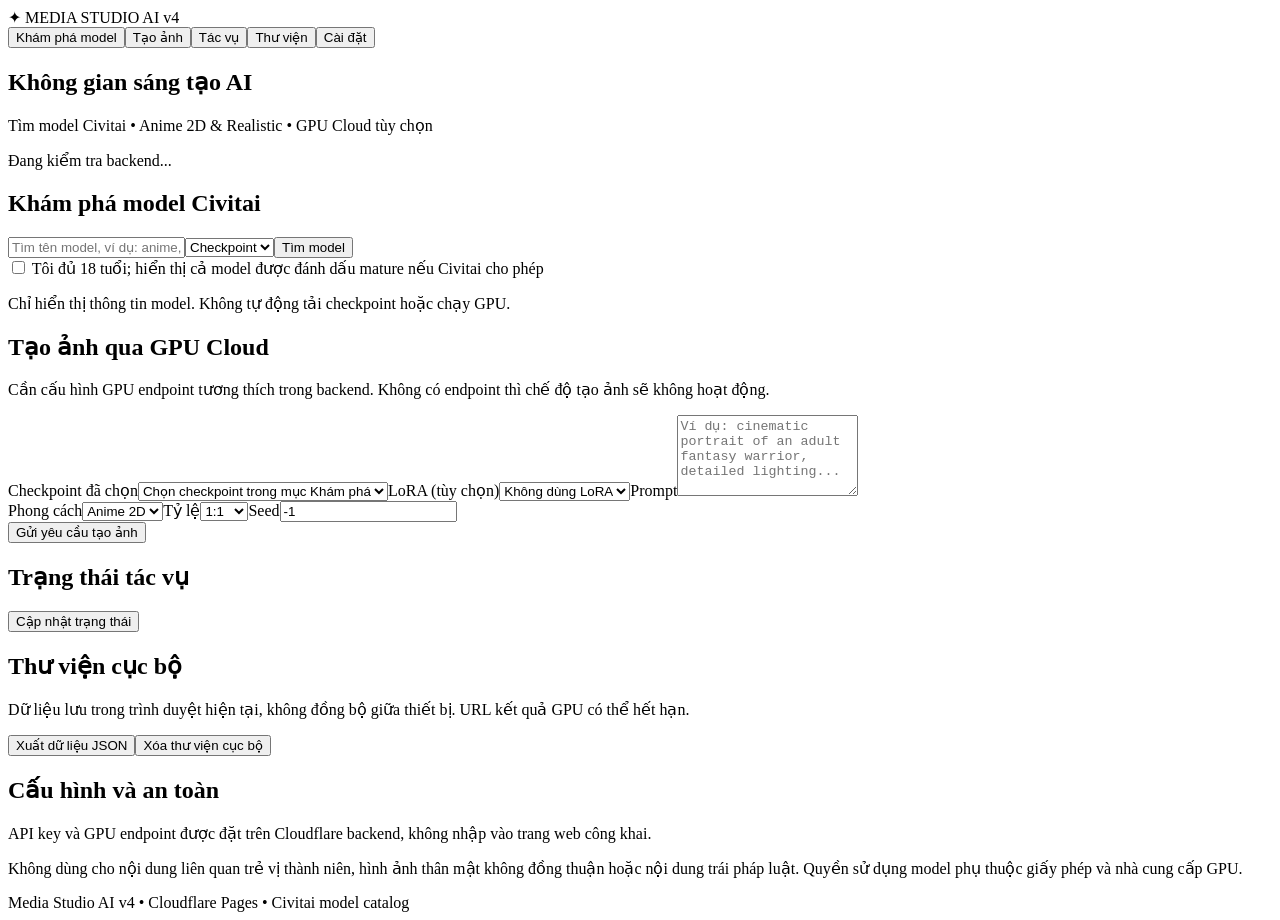
==== public/index.html @ 1402c896 "Initial Media Studio AI v4" ====
<!doctype html><html lang="vi"><head><meta charset="utf-8"><meta name="viewport" content="width=device-width,initial-scale=1"><title>Media Studio AI v4</title><link rel="stylesheet" href="/style.css"></head><body><header><div class="brand">✦ MEDIA STUDIO <span>AI v4</span></div><nav><button data-tab="discover" class="active">Khám phá model</button><button data-tab="create">Tạo ảnh</button><button data-tab="jobs">Tác vụ</button><button data-tab="library">Thư viện</button><button data-tab="settings">Cài đặt</button></nav></header><main><section class="hero"><h1>Không gian sáng tạo AI</h1><p>Tìm model Civitai • Anime 2D & Realistic • GPU Cloud tùy chọn</p><div id="status" role="status">Đang kiểm tra backend...</div></section><section id="discover" class="panel"><h2>Khám phá model Civitai</h2><div class="fields"><input id="query" placeholder="Tìm tên model, ví dụ: anime, portrait" aria-label="Tìm model"><select id="type"><option value="Checkpoint">Checkpoint</option><option value="LORA">LoRA</option></select><button id="search">Tìm model</button></div><label class="check"><input id="mature" type="checkbox"> Tôi đủ 18 tuổi; hiển thị cả model được đánh dấu mature nếu Civitai cho phép</label><p class="muted">Chỉ hiển thị thông tin model. Không tự động tải checkpoint hoặc chạy GPU.</p><div id="results" class="cards"></div></section><section id="create" class="panel hidden"><h2>Tạo ảnh qua GPU Cloud</h2><p class="muted">Cần cấu hình GPU endpoint tương thích trong backend. Không có endpoint thì chế độ tạo ảnh sẽ không hoạt động.</p><label>Checkpoint đã chọn<select id="checkpoint"><option value="">Chọn checkpoint trong mục Khám phá</option></select></label><label>LoRA (tùy chọn)<select id="lora"><option value="">Không dùng LoRA</option></select></label><label>Prompt<textarea id="prompt" rows="5" placeholder="Ví dụ: cinematic portrait of an adult fantasy warrior, detailed lighting..."></textarea></label><div class="fields"><label>Phong cách<select id="style"><option value="anime">Anime 2D</option><option value="realistic">Realistic</option></select></label><label>Tỷ lệ<select id="ratio"><option>1:1</option><option>2:3</option><option>3:2</option><option>9:16</option><option>16:9</option></select></label><label>Seed<input id="seed" type="number" value="-1"></label></div><button id="generate">Gửi yêu cầu tạo ảnh</button><p id="createMessage" role="status"></p></section><section id="jobs" class="panel hidden"><h2>Trạng thái tác vụ</h2><button id="refreshJobs">Cập nhật trạng thái</button><div id="jobList"></div></section><section id="library" class="panel hidden"><h2>Thư viện cục bộ</h2><p class="muted">Dữ liệu lưu trong trình duyệt hiện tại, không đồng bộ giữa thiết bị. URL kết quả GPU có thể hết hạn.</p><div class="fields"><button id="export">Xuất dữ liệu JSON</button><button id="clear" class="danger">Xóa thư viện cục bộ</button></div><div id="saved" class="cards"></div></section><section id="settings" class="panel hidden"><h2>Cấu hình và an toàn</h2><p>API key và GPU endpoint được đặt trên Cloudflare backend, không nhập vào trang web công khai.</p><div id="settingsInfo"></div><p class="muted">Không dùng cho nội dung liên quan trẻ vị thành niên, hình ảnh thân mật không đồng thuận hoặc nội dung trái pháp luật. Quyền sử dụng model phụ thuộc giấy phép và nhà cung cấp GPU.</p></section></main><footer>Media Studio AI v4 • Cloudflare Pages • Civitai model catalog</footer><script src="/app.js"></script></body></html>
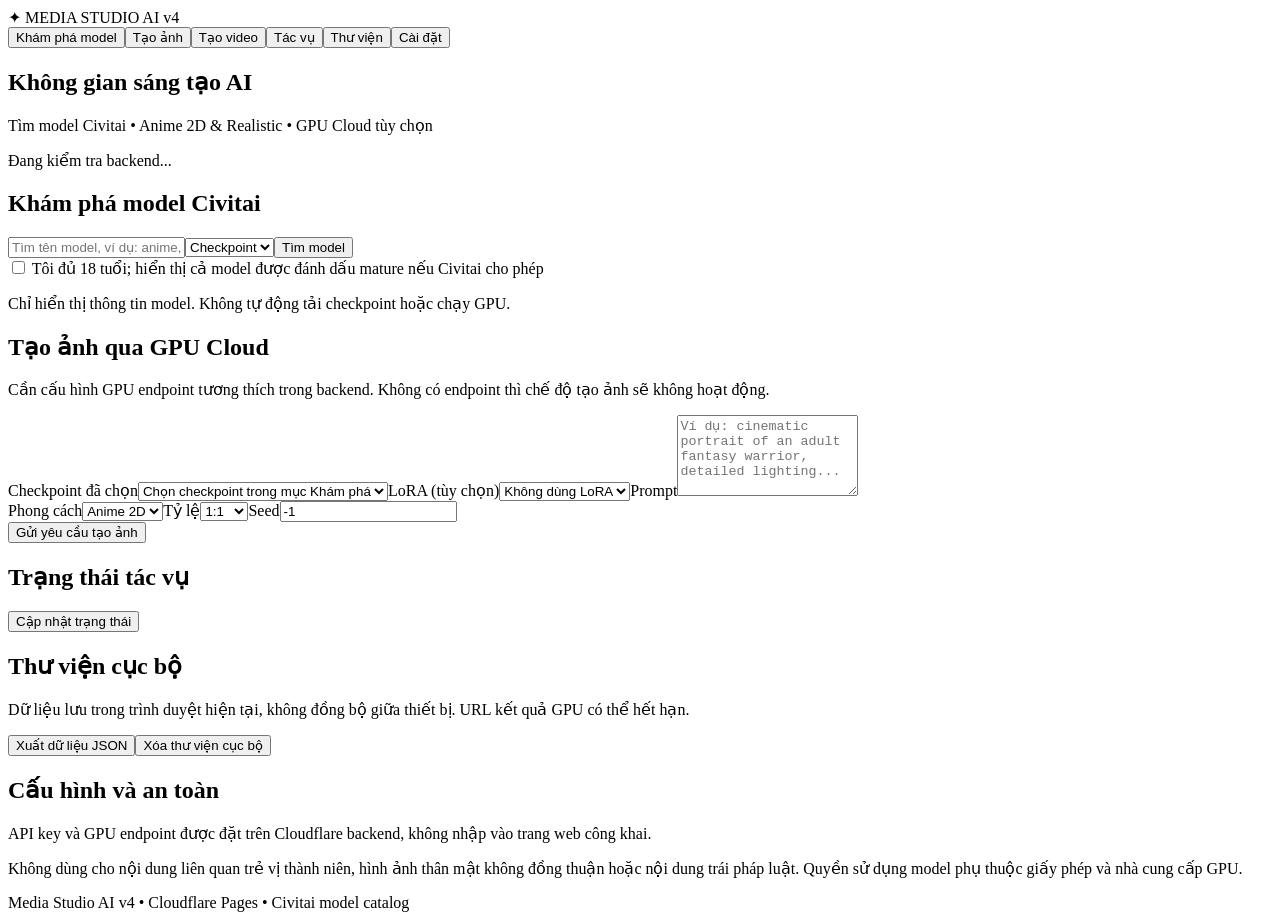
==== commit 223bfe91: "Add video navigation" ====
--- a/public/index.html
+++ b/public/index.html
@@ -1 +1 @@
-<!doctype html><html lang="vi"><head><meta charset="utf-8"><meta name="viewport" content="width=device-width,initial-scale=1"><title>Media Studio AI v4</title><link rel="stylesheet" href="/style.css"></head><body><header><div class="brand">✦ MEDIA STUDIO <span>AI v4</span></div><nav><button data-tab="discover" class="active">Khám phá model</button><button data-tab="create">Tạo ảnh</button><button data-tab="jobs">Tác vụ</button><button data-tab="library">Thư viện</button><button data-tab="settings">Cài đặt</button></nav></header><main><section class="hero"><h1>Không gian sáng tạo AI</h1><p>Tìm model Civitai • Anime 2D & Realistic • GPU Cloud tùy chọn</p><div id="status" role="status">Đang kiểm tra backend...</div></section><section id="discover" class="panel"><h2>Khám phá model Civitai</h2><div class="fields"><input id="query" placeholder="Tìm tên model, ví dụ: anime, portrait" aria-label="Tìm model"><select id="type"><option value="Checkpoint">Checkpoint</option><option value="LORA">LoRA</option></select><button id="search">Tìm model</button></div><label class="check"><input id="mature" type="checkbox"> Tôi đủ 18 tuổi; hiển thị cả model được đánh dấu mature nếu Civitai cho phép</label><p class="muted">Chỉ hiển thị thông tin model. Không tự động tải checkpoint hoặc chạy GPU.</p><div id="results" class="cards"></div></section><section id="create" class="panel hidden"><h2>Tạo ảnh qua GPU Cloud</h2><p class="muted">Cần cấu hình GPU endpoint tương thích trong backend. Không có endpoint thì chế độ tạo ảnh sẽ không hoạt động.</p><label>Checkpoint đã chọn<select id="checkpoint"><option value="">Chọn checkpoint trong mục Khám phá</option></select></label><label>LoRA (tùy chọn)<select id="lora"><option value="">Không dùng LoRA</option></select></label><label>Prompt<textarea id="prompt" rows="5" placeholder="Ví dụ: cinematic portrait of an adult fantasy warrior, detailed lighting..."></textarea></label><div class="fields"><label>Phong cách<select id="style"><option value="anime">Anime 2D</option><option value="realistic">Realistic</option></select></label><label>Tỷ lệ<select id="ratio"><option>1:1</option><option>2:3</option><option>3:2</option><option>9:16</option><option>16:9</option></select></label><label>Seed<input id="seed" type="number" value="-1"></label></div><button id="generate">Gửi yêu cầu tạo ảnh</button><p id="createMessage" role="status"></p></section><section id="jobs" class="panel hidden"><h2>Trạng thái tác vụ</h2><button id="refreshJobs">Cập nhật trạng thái</button><div id="jobList"></div></section><section id="library" class="panel hidden"><h2>Thư viện cục bộ</h2><p class="muted">Dữ liệu lưu trong trình duyệt hiện tại, không đồng bộ giữa thiết bị. URL kết quả GPU có thể hết hạn.</p><div class="fields"><button id="export">Xuất dữ liệu JSON</button><button id="clear" class="danger">Xóa thư viện cục bộ</button></div><div id="saved" class="cards"></div></section><section id="settings" class="panel hidden"><h2>Cấu hình và an toàn</h2><p>API key và GPU endpoint được đặt trên Cloudflare backend, không nhập vào trang web công khai.</p><div id="settingsInfo"></div><p class="muted">Không dùng cho nội dung liên quan trẻ vị thành niên, hình ảnh thân mật không đồng thuận hoặc nội dung trái pháp luật. Quyền sử dụng model phụ thuộc giấy phép và nhà cung cấp GPU.</p></section></main><footer>Media Studio AI v4 • Cloudflare Pages • Civitai model catalog</footer><script src="/app.js"></script></body></html>
+<!doctype html><html lang="vi"><head><meta charset="utf-8"><meta name="viewport" content="width=device-width,initial-scale=1"><title>Media Studio AI v4</title><link rel="stylesheet" href="/style.css"></head><body><header><div class="brand">✦ MEDIA STUDIO <span>AI v4</span></div><nav><button data-tab="discover" class="active">Khám phá model</button><button data-tab="create">Tạo ảnh</button><button onclick="location.href='/video.html'">Tạo video</button><button data-tab="jobs">Tác vụ</button><button data-tab="library">Thư viện</button><button data-tab="settings">Cài đặt</button></nav></header><main><section class="hero"><h1>Không gian sáng tạo AI</h1><p>Tìm model Civitai • Anime 2D & Realistic • GPU Cloud tùy chọn</p><div id="status" role="status">Đang kiểm tra backend...</div></section><section id="discover" class="panel"><h2>Khám phá model Civitai</h2><div class="fields"><input id="query" placeholder="Tìm tên model, ví dụ: anime, portrait" aria-label="Tìm model"><select id="type"><option value="Checkpoint">Checkpoint</option><option value="LORA">LoRA</option></select><button id="search">Tìm model</button></div><label class="check"><input id="mature" type="checkbox"> Tôi đủ 18 tuổi; hiển thị cả model được đánh dấu mature nếu Civitai cho phép</label><p class="muted">Chỉ hiển thị thông tin model. Không tự động tải checkpoint hoặc chạy GPU.</p><div id="results" class="cards"></div></section><section id="create" class="panel hidden"><h2>Tạo ảnh qua GPU Cloud</h2><p class="muted">Cần cấu hình GPU endpoint tương thích trong backend. Không có endpoint thì chế độ tạo ảnh sẽ không hoạt động.</p><label>Checkpoint đã chọn<select id="checkpoint"><option value="">Chọn checkpoint trong mục Khám phá</option></select></label><label>LoRA (tùy chọn)<select id="lora"><option value="">Không dùng LoRA</option></select></label><label>Prompt<textarea id="prompt" rows="5" placeholder="Ví dụ: cinematic portrait of an adult fantasy warrior, detailed lighting..."></textarea></label><div class="fields"><label>Phong cách<select id="style"><option value="anime">Anime 2D</option><option value="realistic">Realistic</option></select></label><label>Tỷ lệ<select id="ratio"><option>1:1</option><option>2:3</option><option>3:2</option><option>9:16</option><option>16:9</option></select></label><label>Seed<input id="seed" type="number" value="-1"></label></div><button id="generate">Gửi yêu cầu tạo ảnh</button><p id="createMessage" role="status"></p></section><section id="jobs" class="panel hidden"><h2>Trạng thái tác vụ</h2><button id="refreshJobs">Cập nhật trạng thái</button><div id="jobList"></div></section><section id="library" class="panel hidden"><h2>Thư viện cục bộ</h2><p class="muted">Dữ liệu lưu trong trình duyệt hiện tại, không đồng bộ giữa thiết bị. URL kết quả GPU có thể hết hạn.</p><div class="fields"><button id="export">Xuất dữ liệu JSON</button><button id="clear" class="danger">Xóa thư viện cục bộ</button></div><div id="saved" class="cards"></div></section><section id="settings" class="panel hidden"><h2>Cấu hình và an toàn</h2><p>API key và GPU endpoint được đặt trên Cloudflare backend, không nhập vào trang web công khai.</p><div id="settingsInfo"></div><p class="muted">Không dùng cho nội dung liên quan trẻ vị thành niên, hình ảnh thân mật không đồng thuận hoặc nội dung trái pháp luật. Quyền sử dụng model phụ thuộc giấy phép và nhà cung cấp GPU.</p></section></main><footer>Media Studio AI v4 • Cloudflare Pages • Civitai model catalog</footer><script src="/app.js"></script></body></html>
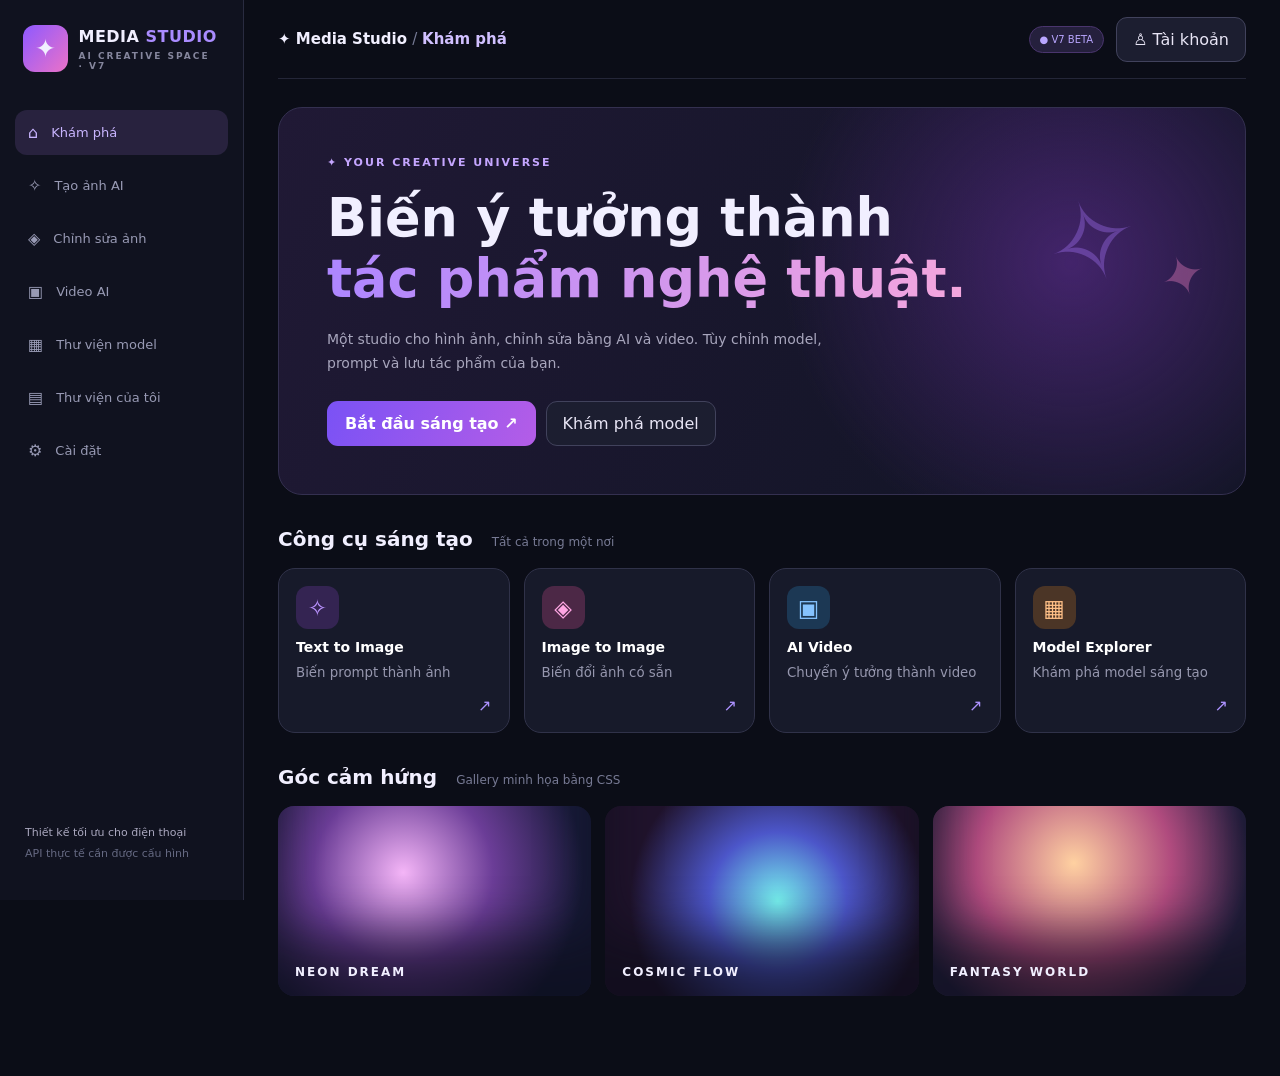
==== commit f286d232: "Upgrade Media Studio AI to v7" ====
--- a/public/index.html
+++ b/public/index.html
@@ -1 +1 @@
-<!doctype html><html lang="vi"><head><meta charset="utf-8"><meta name="viewport" content="width=device-width,initial-scale=1"><title>Media Studio AI v4</title><link rel="stylesheet" href="/style.css"></head><body><header><div class="brand">✦ MEDIA STUDIO <span>AI v4</span></div><nav><button data-tab="discover" class="active">Khám phá model</button><button data-tab="create">Tạo ảnh</button><button onclick="location.href='/video.html'">Tạo video</button><button data-tab="jobs">Tác vụ</button><button data-tab="library">Thư viện</button><button data-tab="settings">Cài đặt</button></nav></header><main><section class="hero"><h1>Không gian sáng tạo AI</h1><p>Tìm model Civitai • Anime 2D & Realistic • GPU Cloud tùy chọn</p><div id="status" role="status">Đang kiểm tra backend...</div></section><section id="discover" class="panel"><h2>Khám phá model Civitai</h2><div class="fields"><input id="query" placeholder="Tìm tên model, ví dụ: anime, portrait" aria-label="Tìm model"><select id="type"><option value="Checkpoint">Checkpoint</option><option value="LORA">LoRA</option></select><button id="search">Tìm model</button></div><label class="check"><input id="mature" type="checkbox"> Tôi đủ 18 tuổi; hiển thị cả model được đánh dấu mature nếu Civitai cho phép</label><p class="muted">Chỉ hiển thị thông tin model. Không tự động tải checkpoint hoặc chạy GPU.</p><div id="results" class="cards"></div></section><section id="create" class="panel hidden"><h2>Tạo ảnh qua GPU Cloud</h2><p class="muted">Cần cấu hình GPU endpoint tương thích trong backend. Không có endpoint thì chế độ tạo ảnh sẽ không hoạt động.</p><label>Checkpoint đã chọn<select id="checkpoint"><option value="">Chọn checkpoint trong mục Khám phá</option></select></label><label>LoRA (tùy chọn)<select id="lora"><option value="">Không dùng LoRA</option></select></label><label>Prompt<textarea id="prompt" rows="5" placeholder="Ví dụ: cinematic portrait of an adult fantasy warrior, detailed lighting..."></textarea></label><div class="fields"><label>Phong cách<select id="style"><option value="anime">Anime 2D</option><option value="realistic">Realistic</option></select></label><label>Tỷ lệ<select id="ratio"><option>1:1</option><option>2:3</option><option>3:2</option><option>9:16</option><option>16:9</option></select></label><label>Seed<input id="seed" type="number" value="-1"></label></div><button id="generate">Gửi yêu cầu tạo ảnh</button><p id="createMessage" role="status"></p></section><section id="jobs" class="panel hidden"><h2>Trạng thái tác vụ</h2><button id="refreshJobs">Cập nhật trạng thái</button><div id="jobList"></div></section><section id="library" class="panel hidden"><h2>Thư viện cục bộ</h2><p class="muted">Dữ liệu lưu trong trình duyệt hiện tại, không đồng bộ giữa thiết bị. URL kết quả GPU có thể hết hạn.</p><div class="fields"><button id="export">Xuất dữ liệu JSON</button><button id="clear" class="danger">Xóa thư viện cục bộ</button></div><div id="saved" class="cards"></div></section><section id="settings" class="panel hidden"><h2>Cấu hình và an toàn</h2><p>API key và GPU endpoint được đặt trên Cloudflare backend, không nhập vào trang web công khai.</p><div id="settingsInfo"></div><p class="muted">Không dùng cho nội dung liên quan trẻ vị thành niên, hình ảnh thân mật không đồng thuận hoặc nội dung trái pháp luật. Quyền sử dụng model phụ thuộc giấy phép và nhà cung cấp GPU.</p></section></main><footer>Media Studio AI v4 • Cloudflare Pages • Civitai model catalog</footer><script src="/app.js"></script></body></html>
+<!doctype html><html lang="vi"><head><meta charset="utf-8"><meta name="viewport" content="width=device-width,initial-scale=1"><meta name="theme-color" content="#0b0d17"><title>Media Studio AI V7</title><link rel="stylesheet" href="style.css"></head><body><div class="shell"><aside class="sidebar"><div class="brand"><span class="brandicon">✦</span><span>MEDIA <b>STUDIO</b><small>AI CREATIVE SPACE · V7</small></span></div><nav id="nav"><button class="active" data-page="home">⌂ <span>Khám phá</span></button><button data-page="create">✧ <span>Tạo ảnh AI</span></button><button data-page="edit">◈ <span>Chỉnh sửa ảnh</span></button><button data-page="video">▣ <span>Video AI</span></button><button data-page="models">▦ <span>Thư viện model</span></button><button data-page="gallery">▤ <span>Thư viện của tôi</span></button><button data-page="settings">⚙ <span>Cài đặt</span></button></nav><div class="asidefoot">Thiết kế tối ưu cho điện thoại<br><span>API thực tế cần được cấu hình</span></div></aside><main><header><div class="crumb">✦ Media Studio <span>/ <strong id="crumb">Khám phá</strong></span></div><div class="headright"><span class="pill">● V7 BETA</span><button id="accountBtn" class="ghost">♙ Tài khoản</button></div></header><section id="home" class="page active"><div class="hero"><div class="tag">✦ YOUR CREATIVE UNIVERSE</div><h1>Biến ý tưởng thành<br><em>tác phẩm nghệ thuật.</em></h1><p>Một studio cho hình ảnh, chỉnh sửa bằng AI và video. Tùy chỉnh model, prompt và lưu tác phẩm của bạn.</p><button class="primary" data-goto="create">Bắt đầu sáng tạo ↗</button><button class="secondary" data-goto="models">Khám phá model</button><div class="orbs"><span>✧</span><span>✦</span></div></div><h2>Công cụ sáng tạo <small>Tất cả trong một nơi</small></h2><div class="toolgrid"><button data-goto="create"><span class="toolicon purple">✧</span><b>Text to Image</b><small>Biến prompt thành ảnh</small><span>↗</span></button><button data-goto="edit"><span class="toolicon pink">◈</span><b>Image to Image</b><small>Biến đổi ảnh có sẵn</small><span>↗</span></button><button data-goto="video"><span class="toolicon blue">▣</span><b>AI Video</b><small>Chuyển ý tưởng thành video</small><span>↗</span></button><button data-goto="models"><span class="toolicon orange">▦</span><b>Model Explorer</b><small>Khám phá model sáng tạo</small><span>↗</span></button></div><h2>Góc cảm hứng <small>Gallery minh họa bằng CSS</small></h2><div class="inspiration"><div class="art a1"><span>NEON DREAM</span></div><div class="art a2"><span>COSMIC FLOW</span></div><div class="art a3"><span>FANTASY WORLD</span></div></div></section><section id="create" class="page"><div class="pagetitle"><span class="tag">IMAGE GENERATION</span><h1>✧ Text to Image</h1><p>Tạo hình ảnh từ mô tả văn bản bằng model AI.</p></div><div class="workspace"><form class="panel" id="imageForm"><label>Mô tả hình ảnh <textarea name="prompt" required placeholder="Ví dụ: nhân vật fantasy, ánh sáng điện ảnh, chi tiết cao..." rows="6"></textarea></label><label>Negative prompt <textarea name="negative_prompt" placeholder="Những yếu tố không mong muốn..." rows="2"></textarea></label><div class="twocol"><label>Model<select name="model"><option value="flux-schnell">FLUX Schnell (cần backend hỗ trợ)</option><option value="flux-dev">FLUX Dev (cần backend hỗ trợ)</option><option value="custom">Custom model</option></select></label><label>Tỉ lệ<select name="aspect_ratio"><option>1:1</option><option>3:4</option><option>4:3</option><option>9:16</option><option>16:9</option></select></label></div><div class="twocol"><label>Số ảnh<select name="count"><option>1</option><option>2</option><option>4</option></select></label><label>Seed<input name="seed" type="number" placeholder="Tự động"></label></div><button class="primary wide">✦ Tạo hình ảnh</button><p class="hint">Lệnh sẽ gửi đến /api/image/create. Chưa có backend thì sẽ báo lỗi, không tạo kết quả giả.</p></form><div class="result"><div class="placeholder" id="imageResult"><span>✧</span><b>Tác phẩm của bạn sẽ xuất hiện ở đây</b><small>Nhập prompt và bắt đầu tạo ảnh</small></div></div></div></section><section id="edit" class="page"><div class="pagetitle"><span class="tag">IMAGE TRANSFORMATION</span><h1>◈ Image to Image</h1><p>Tải ảnh lên, mô tả điều cần thay đổi và gửi tác vụ chỉnh sửa.</p></div><div class="workspace"><form class="panel" id="editForm"><label>Ảnh nguồn<input type="file" id="editFile" accept="image/*" required></label><div class="preview" id="editPreview">Chưa chọn ảnh</div><label>Yêu cầu chỉnh sửa<textarea name="prompt" required rows="5" placeholder="Giữ nguyên nhân vật, thay đổi trang phục và bối cảnh..."></textarea></label><div class="twocol"><label>Độ biến đổi <input name="strength" type="range" min="0" max="100" value="55"><small id="strengthLabel">55%</small></label><label>Tỉ lệ<select name="aspect_ratio"><option>Giữ nguyên</option><option>1:1</option><option>9:16</option><option>16:9</option></select></label></div><button class="primary wide">◈ Chỉnh sửa bằng AI</button><p class="hint">API /api/image/edit cần backend hỗ trợ upload ảnh an toàn.</p></form><div class="result"><div class="placeholder" id="editResult"><span>◈</span><b>Ảnh sau chỉnh sửa</b><small>Kết quả từ dịch vụ AI sẽ xuất hiện ở đây</small></div></div></div></section><section id="video" class="page"><div class="pagetitle"><span class="tag">MOTION STUDIO</span><h1>▣ AI Video Studio</h1><p>Tạo video từ prompt hoặc ảnh tham chiếu.</p></div><div class="workspace"><form class="panel" id="videoForm"><label>Chế độ<select name="mode" id="videoMode"><option value="text-to-video">Text to Video</option><option value="image-to-video">Image to Video</option><option value="video-to-video">Video to Video</option></select></label><label id="videoUpload" hidden>Ảnh hoặc video nguồn<input type="file" id="videoFile" accept="image/*,video/*"></label><label>Mô tả chuyển động<textarea name="prompt" required rows="6" placeholder="Chuyển động máy quay chậm, ánh sáng mềm, nhân vật bước đi..."></textarea></label><div class="twocol"><label>Model<select name="model"><option value="wan">Wan (tùy backend)</option><option value="custom">Custom</option></select></label><label>Tỉ lệ<select name="aspect_ratio"><option>16:9</option><option>9:16</option><option>1:1</option></select></label></div><label>Thời lượng<select name="duration"><option value="5">5 giây</option><option value="10">10 giây</option></select></label><button class="primary wide">▣ Gửi tác vụ video</button><p class="hint">Có thể phát sinh chi phí API. Chỉ gửi tác vụ khi đã cấu hình backend.</p></form><div class="result"><div class="placeholder" id="videoResult"><span>▷</span><b>Video AI của bạn</b><small>Trạng thái tác vụ sẽ hiển thị tại đây</small></div></div></div></section><section id="models" class="page"><div class="pagetitle"><span class="tag">MODEL EXPLORER</span><h1>▦ Thư viện model</h1><p>Danh mục mẫu để lựa chọn. Không phải danh sách model đã được kích hoạt.</p></div><div class="modelgrid"><article><div class="modelart m1">✦</div><h3>FLUX Schnell</h3><p>Text to Image · tốc độ cao</p><button data-goto="create">Thử tạo ảnh ↗</button></article><article><div class="modelart m2">◈</div><h3>FLUX Dev</h3><p>Text to Image · chi tiết cao</p><button data-goto="create">Thử tạo ảnh ↗</button></article><article><div class="modelart m3">▣</div><h3>Wan Video</h3><p>Video Generation</p><button data-goto="video">Thử tạo video ↗</button></article></div></section><section id="gallery" class="page"><div class="pagetitle"><span class="tag">MY LIBRARY</span><h1>▤ Thư viện của tôi</h1><p>Kết quả đã tạo trong phiên trình duyệt này. Để lưu lâu dài cần đăng nhập và cơ sở dữ liệu.</p></div><div id="galleryGrid" class="gallerygrid"><div class="empty">Chưa có tác phẩm nào. Hãy bắt đầu tạo ảnh hoặc video.</div></div></section><section id="settings" class="page"><div class="pagetitle"><span class="tag">CONFIGURATION</span><h1>⚙ Cài đặt</h1><p>Thông tin tích hợp dịch vụ và trạng thái kết nối.</p></div><div class="panel settingspanel"><h3>Kết nối AI</h3><p>Website sử dụng các API backend cùng tên miền để giữ khóa bí mật ở phía máy chủ.</p><div class="settingrow"><span>Image API</span><code>/api/image/create</code></div><div class="settingrow"><span>Edit API</span><code>/api/image/edit</code></div><div class="settingrow"><span>Video API</span><code>/api/video/create</code></div><p class="hint">Không nhập API token vào HTML hoặc JavaScript công khai. Cấu hình secret trên Cloudflare. Đăng nhập thực tế cần hệ thống xác thực máy chủ.</p></div></section></main></div><div class="mobilebar"><button data-goto="home">⌂<small>Home</small></button><button data-goto="create">✧<small>Tạo ảnh</small></button><button data-goto="edit">◈<small>Sửa ảnh</small></button><button data-goto="video">▣<small>Video</small></button><button data-goto="gallery">▤<small>Library</small></button></div><dialog id="accountDialog"><div class="modal"><button class="close" id="closeDialog">✕</button><h2>♙ Tài khoản</h2><p>Giao diện đăng ký/đăng nhập sẽ được kết nối khi có dịch vụ xác thực (ví dụ Cloudflare Access hoặc Supabase Auth). Hiện tại chưa hỗ trợ tạo tài khoản thực.</p><button class="primary wide" id="closeDialog2">Đã hiểu</button></div></dialog><div id="toast" role="status"></div><script src="app.js"></script></body></html>
--- a/public/style.css
+++ b/public/style.css
@@ -0,0 +1 @@
+:root{font-family:Inter,system-ui,-apple-system,'Segoe UI',sans-serif;color:#f1efff;background:#0b0d17;font-synthesis:none}*{box-sizing:border-box}body{margin:0}button,input,textarea,select{font:inherit}button{cursor:pointer}button:disabled{opacity:.6;cursor:wait}.shell{display:flex;min-height:100vh}.sidebar{width:244px;flex:none;background:#10121f;border-right:1px solid #292b40;padding:25px 15px;display:flex;flex-direction:column;position:sticky;top:0;height:100vh}.brand{display:flex;align-items:center;gap:10px;font-size:16px;letter-spacing:.5px;font-weight:700;margin:0 8px 38px}.brand b{color:#aa8cff}.brand small{display:block;font-size:9px;color:#85869d;letter-spacing:2px;margin-top:5px}.brandicon{background:linear-gradient(130deg,#8e59ff,#eb72c8);border-radius:12px;padding:9px 12px;font-size:25px}nav{display:grid;gap:8px}nav button{width:100%;background:transparent;border:0;color:#989ab4;text-align:left;border-radius:12px;padding:13px;font-size:16px;display:flex;gap:13px;align-items:center}nav button span{font-size:13px}nav button.active,nav button:hover{background:#28223e;color:#c9b5ff}.asidefoot{margin-top:auto;color:#aaa8bf;font-size:11px;line-height:1.9;padding:10px}.asidefoot span{color:#656982}main{flex:1;min-width:0;padding:0 34px 80px;max-width:1450px}header{height:79px;display:flex;align-items:center;justify-content:space-between;border-bottom:1px solid #242638;margin-bottom:28px}.crumb{font-size:15px;font-weight:700}.crumb span{color:#777b96;font-weight:400}.crumb strong{color:#d1c0ff}.headright{display:flex;align-items:center;gap:12px}.pill{color:#b9a6ff;background:#25203d;border:1px solid #4a356e;border-radius:100px;font-size:10px;padding:7px 10px}.ghost,.secondary{border:1px solid #41425c;background:#1c1e30;color:#e8e5f5;padding:12px 16px;border-radius:11px}.page{display:none}.page.active{display:block}.hero{background:radial-gradient(circle at 82% 40%,#43246b 0%,transparent 35%),linear-gradient(115deg,#201935,#131527 80%);border:1px solid #343050;border-radius:24px;min-height:330px;padding:48px;position:relative;overflow:hidden}.tag{font-size:11px;color:#c5a6ff;letter-spacing:2px;font-weight:700}.hero h1{font-size:clamp(32px,4.1vw,55px);line-height:1.17;margin:18px 0}.hero h1 em{font-style:normal;background:linear-gradient(90deg,#ad86ff,#f4a6dd);color:transparent;background-clip:text}.hero p{color:#a8a6bd;max-width:520px;line-height:1.7;font-size:14px}.primary{background:linear-gradient(110deg,#7a52f5,#b45de7);border:0;border-radius:11px;color:white;padding:13px 18px;font-weight:700;margin:12px 10px 0 0}.secondary{margin-top:12px}.orbs{position:absolute;right:11%;top:18%;font-size:110px;color:#aa79ff;opacity:.35;transform:rotate(-20deg);pointer-events:none}.orbs span:last-child{position:absolute;right:-50px;top:95px;font-size:55px;color:#ff89cc}h2{font-size:20px;margin:32px 0 17px}h2 small{font-size:12px;color:#777a94;font-weight:400;margin-left:12px}.toolgrid{display:grid;grid-template-columns:repeat(4,minmax(0,1fr));gap:14px}.toolgrid button{border:1px solid #303249;border-radius:17px;background:#171a2a;color:white;text-align:left;min-height:165px;padding:17px;display:flex;flex-direction:column;align-items:flex-start;gap:10px}.toolgrid button:hover,.modelgrid article:hover{border-color:#7956c7}.toolgrid button>b{font-size:14px}.toolgrid button>small{color:#9697ae}.toolgrid button>span:last-child{align-self:flex-end;margin-top:auto;color:#ad92ff}.toolicon{display:grid;place-items:center;width:43px;height:43px;border-radius:12px;font-size:23px}.purple{background:#342452;color:#bb93ff}.pink{background:#4c2846;color:#ffa6e3}.blue{background:#1c3854;color:#85c3ff}.orange{background:#4b3526;color:#ffc087}.inspiration{display:grid;grid-template-columns:repeat(3,1fr);gap:14px}.art{height:190px;border-radius:16px;display:flex;align-items:flex-end;padding:17px;font-weight:800;letter-spacing:2px;font-size:12px;box-shadow:inset 0 -60px 50px #0a0b1699}.a1{background:radial-gradient(circle at 40% 35%,#f4b5f7,#6b3d97 40%,#181b3a 80%)}.a2{background:radial-gradient(circle at 55% 50%,#76f1ee,#4c56c9 35%,#20132c 75%)}.a3{background:radial-gradient(circle at 45% 30%,#ffd1a1,#b04b7e 45%,#282245 80%)}.pagetitle{margin:25px 0}.pagetitle h1{font-size:32px;margin:10px 0}.pagetitle p{color:#9a9bb3}.workspace{display:grid;grid-template-columns:minmax(300px,430px) minmax(0,1fr);gap:20px}.panel,.result{background:#151827;border:1px solid #303247;border-radius:18px;padding:22px}.panel label{display:block;font-size:13px;font-weight:650;margin-bottom:19px;color:#d9d5ee}.panel input:not([type=range]),.panel textarea,.panel select{display:block;width:100%;margin-top:9px;background:#0d1020;color:#f0ebff;border:1px solid #35374e;border-radius:10px;padding:13px;outline:none;resize:vertical}.panel textarea:focus,.panel input:focus,.panel select:focus{border-color:#9868ee}.twocol{display:grid;grid-template-columns:1fr 1fr;gap:12px}.wide{width:100%;margin:0}.hint{font-size:11px;color:#9293aa;line-height:1.7}.result{min-height:480px;display:flex;align-items:center;justify-content:center}.placeholder{text-align:center;display:grid;justify-items:center;gap:14px;color:#aaa9c1}.placeholder>span{font-size:65px;color:#6f58b6}.placeholder>b{font-size:15px;color:#d9d5e8}.placeholder>small{font-size:12px}.preview{height:170px;border:1px dashed #59516d;border-radius:12px;display:grid;place-items:center;color:#85849f;margin-bottom:18px;overflow:hidden}.preview img{width:100%;height:100%;object-fit:contain}.modelgrid{display:grid;grid-template-columns:repeat(3,1fr);gap:18px}.modelgrid article{background:#181a2a;border:1px solid #303247;border-radius:17px;padding:15px}.modelart{height:150px;border-radius:12px;display:grid;place-items:center;font-size:65px}.m1{background:linear-gradient(130deg,#5836a8,#e28dd7)}.m2{background:linear-gradient(130deg,#145b87,#57c1d7)}.m3{background:linear-gradient(130deg,#8b3b67,#d19b6b)}.modelgrid p{font-size:12px;color:#9c9bb4}.modelgrid button{background:#302444;color:#cfb9ff;border:0;border-radius:9px;padding:10px}.gallerygrid{display:grid;grid-template-columns:repeat(auto-fill,minmax(180px,1fr));gap:15px}.gallerygrid img,.gallerygrid video{width:100%;border-radius:12px}.empty{color:#999bb2;border:1px dashed #404158;border-radius:15px;padding:45px;text-align:center;grid-column:1/-1}.settingspanel{max-width:700px}.settingspanel p{color:#aaa9c0;line-height:1.7}.settingrow{display:flex;justify-content:space-between;gap:15px;border-bottom:1px solid #323347;padding:15px 0}.settingrow code{color:#c3a6ff}.mobilebar{display:none}dialog{background:#1b1c2e;color:#f2efff;border:1px solid #53436e;border-radius:18px;max-width:380px;width:calc(100% - 30px)}dialog::backdrop{background:#050510c9}.modal{position:relative;padding:15px}.modal p{color:#aaa9c2;line-height:1.7}.close{position:absolute;right:0;top:0;border:0;background:none;color:white;font-size:19px}#toast{position:fixed;right:18px;bottom:20px;background:#3a264f;border:1px solid #8756c3;color:white;padding:14px 18px;border-radius:12px;max-width:370px;display:none;z-index:20;line-height:1.5}#toast.show{display:block}.result img,.result video{max-width:100%;max-height:70vh;border-radius:12px}.result a{color:#bba3ff}.result .outputs{display:grid;gap:12px;width:100%}@media(max-width:1000px){.toolgrid{grid-template-columns:repeat(2,1fr)}.sidebar{width:195px}main{padding:0 22px 80px}.workspace{grid-template-columns:1fr}.result{min-height:280px}}@media(max-width:680px){.sidebar{display:none}main{padding:0 15px 100px}header{height:65px;margin-bottom:16px}.headright{gap:5px}.ghost{padding:9px;font-size:12px}.pill{font-size:9px}.hero{padding:26px 20px;min-height:350px}.hero h1{font-size:31px}.hero p{font-size:13px}.orbs{right:0;top:50%;font-size:70px}.toolgrid{gap:9px}.toolgrid button{min-height:150px;padding:13px}.inspiration{grid-template-columns:1fr 1fr}.inspiration .art:last-child{display:none}.art{height:150px}.pagetitle h1{font-size:26px}.panel,.result{padding:16px}.mobilebar{display:flex;position:fixed;bottom:0;left:0;right:0;background:#141525f5;border-top:1px solid #333148;justify-content:space-around;padding:10px 0 max(12px,env(safe-area-inset-bottom));z-index:10}.mobilebar button{border:0;background:none;color:#b4a3d8;display:grid;gap:4px;font-size:22px;place-items:center}.mobilebar small{font-size:10px}.modelgrid{grid-template-columns:1fr 1fr;gap:10px}.modelart{height:110px}.settingrow{flex-wrap:wrap}}
